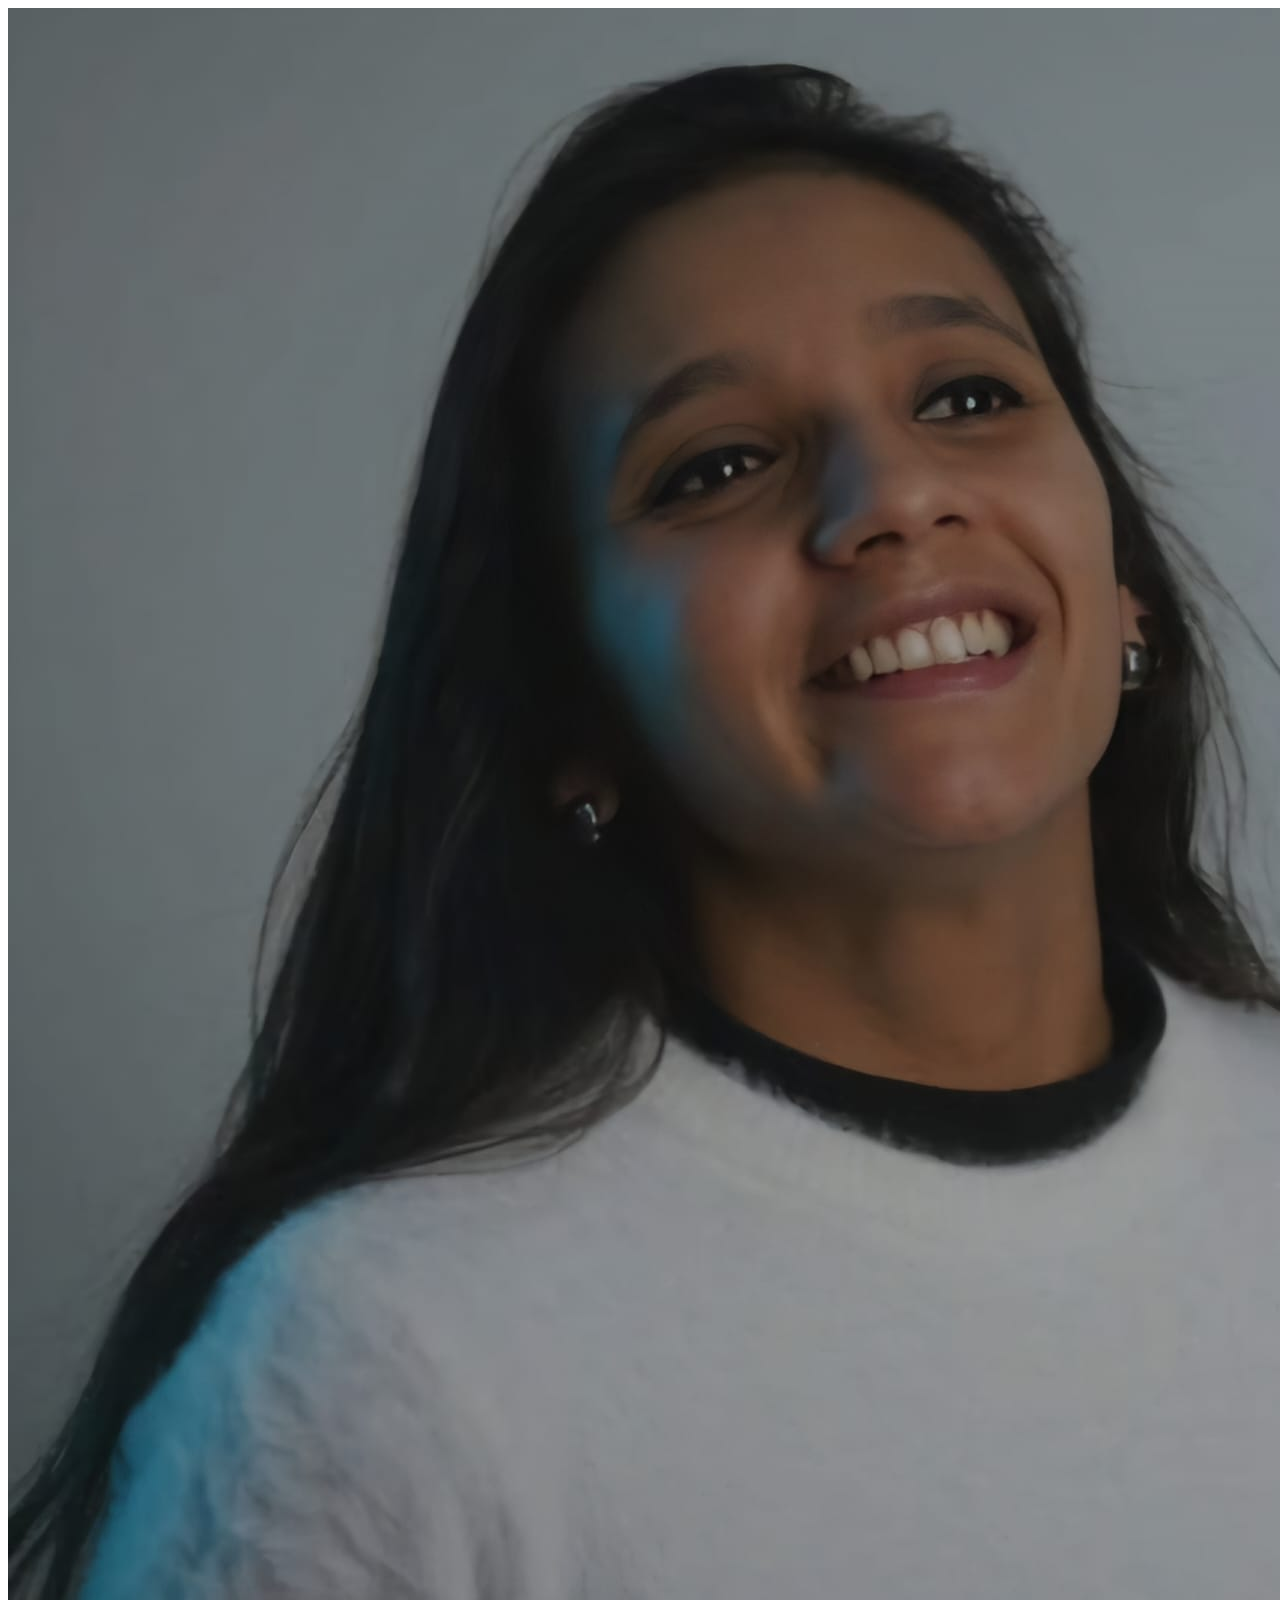
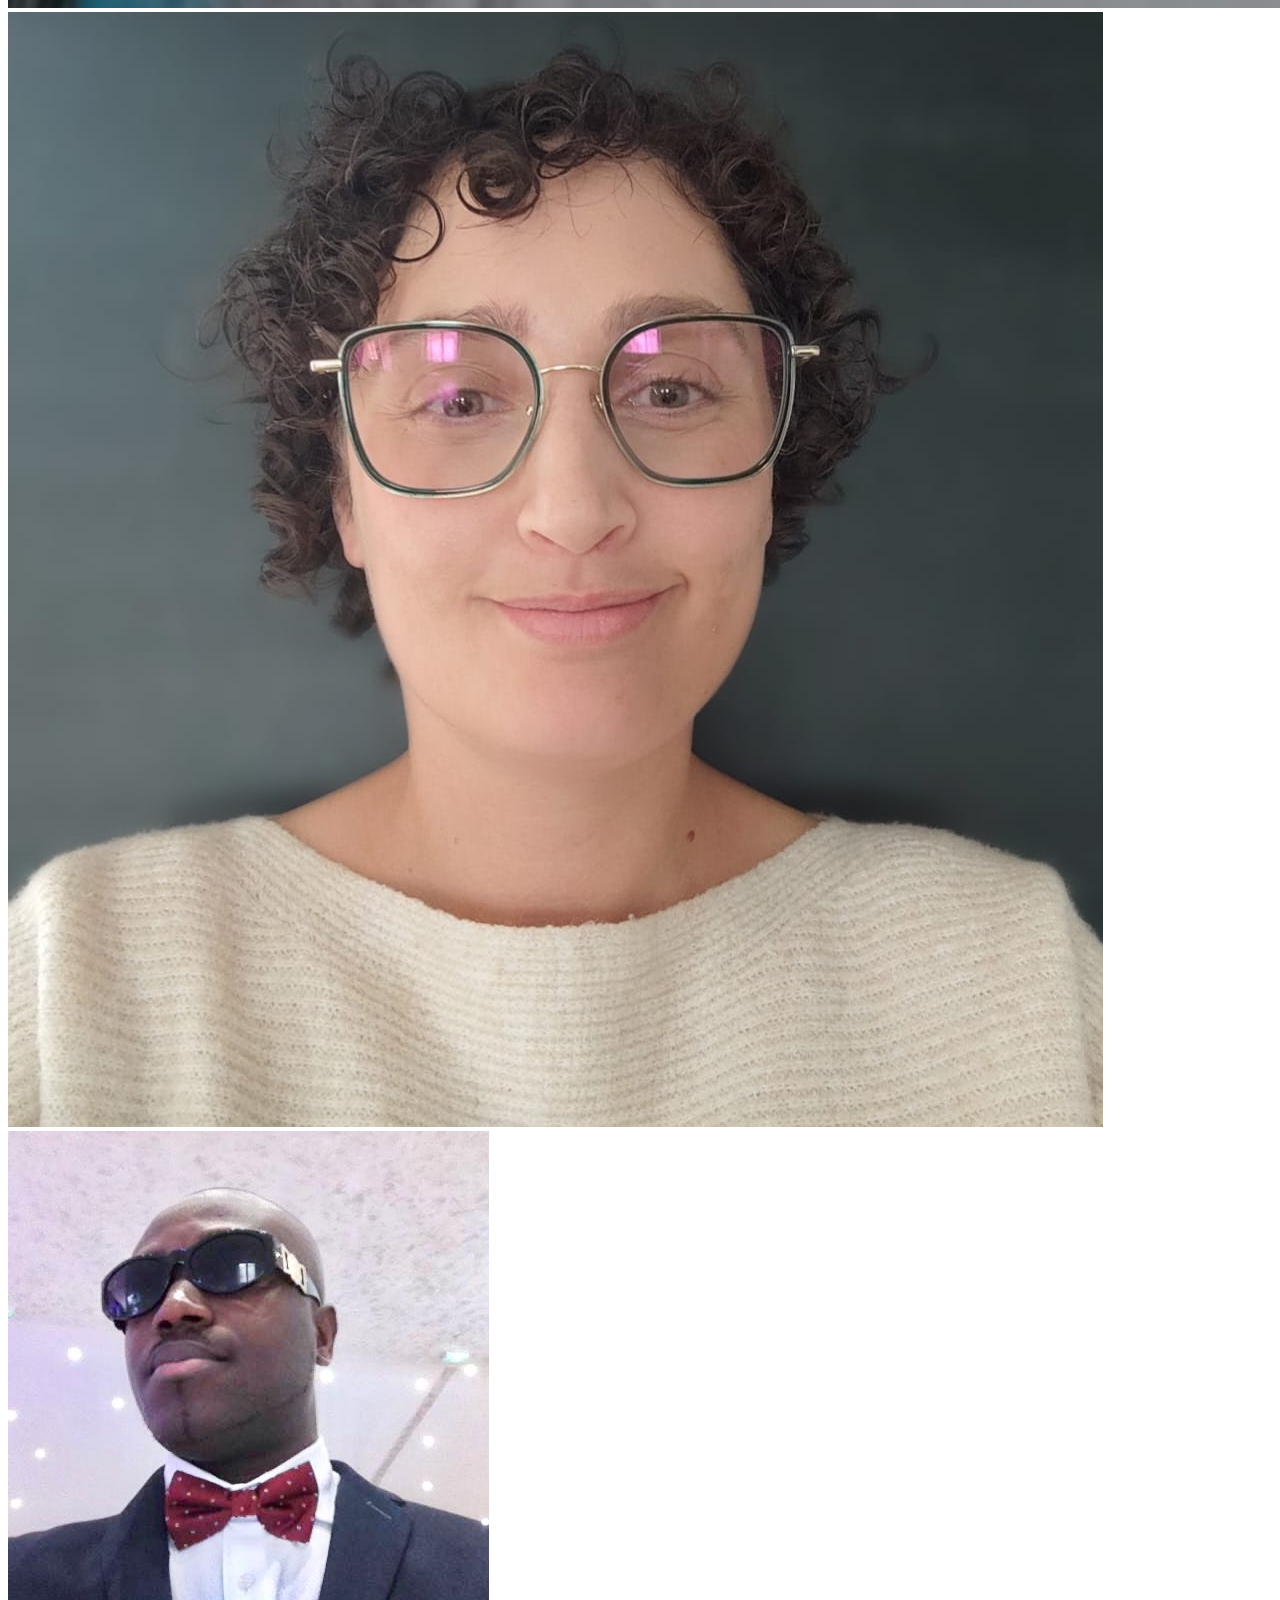
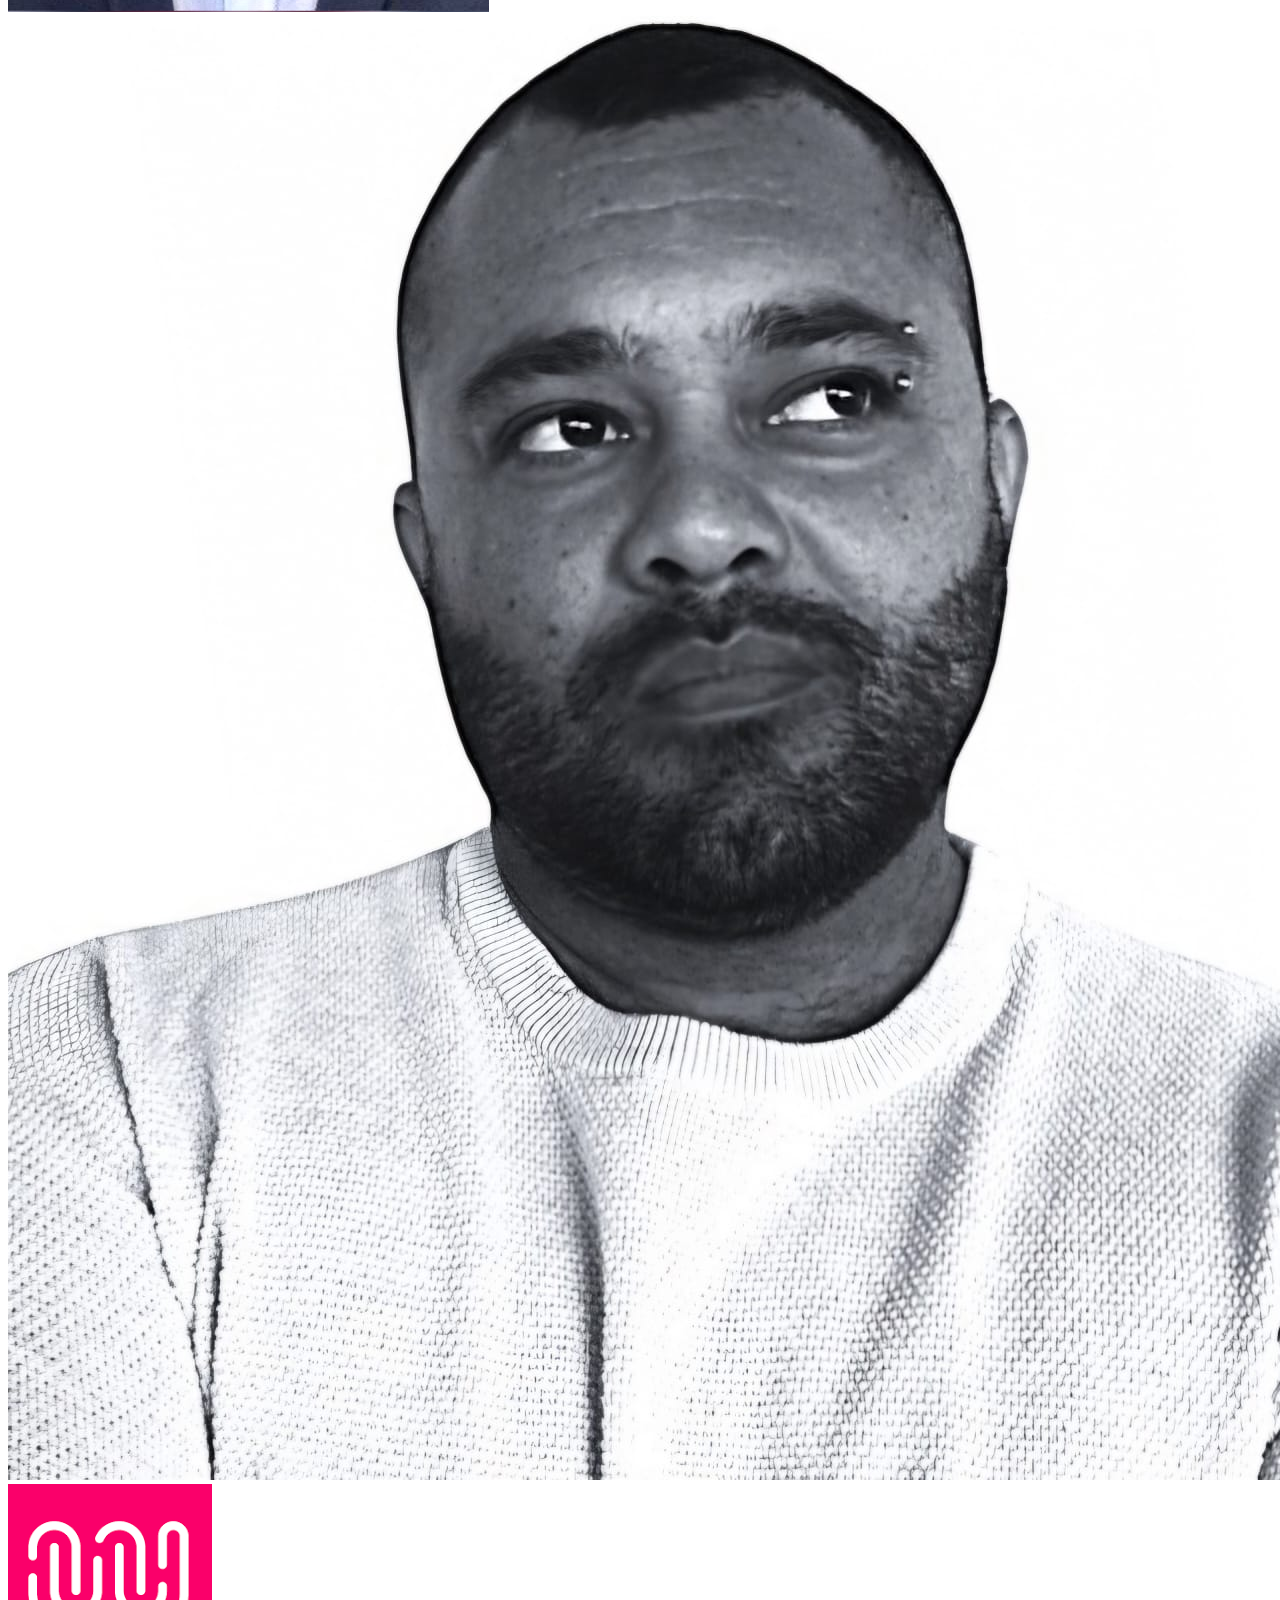
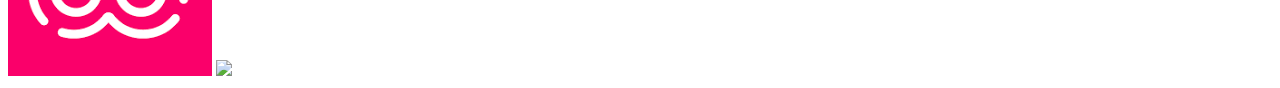
==== index2.html @ 7e507893 "yop3" ====
<!DOCTYPE html>
<html lang="en">
<head>
    <meta charset="UTF-8">
    <meta name="viewport" content="width=device-width, initial-scale=1.0">
    <title>Document</title>
</head>
<body>
    <div id="carousel">
        <img src="photos/camille.jpg" id="carousel-image-0" class="carousel-image" >
       
        <img src="photos/IMG_20240923_165453.jpg" id="carousel-image-1" class="carousel-image">
       
        <img src="photos/Sena.JPG" id="carousel-image-2" class="carousel-image">
        <img src="photos/rudy.png" id="carousel-image-3" class="carousel-image">
        <img src="photos/images.png" id="carousel-image-4" class="carousel-image">
        <img src="Logo_Tech_Informatique_Simple_Moderne_Professionnel_Noir_et_Blanc_1.png" id="carousel-image-5" class="carousel-image">
</body>
</html>
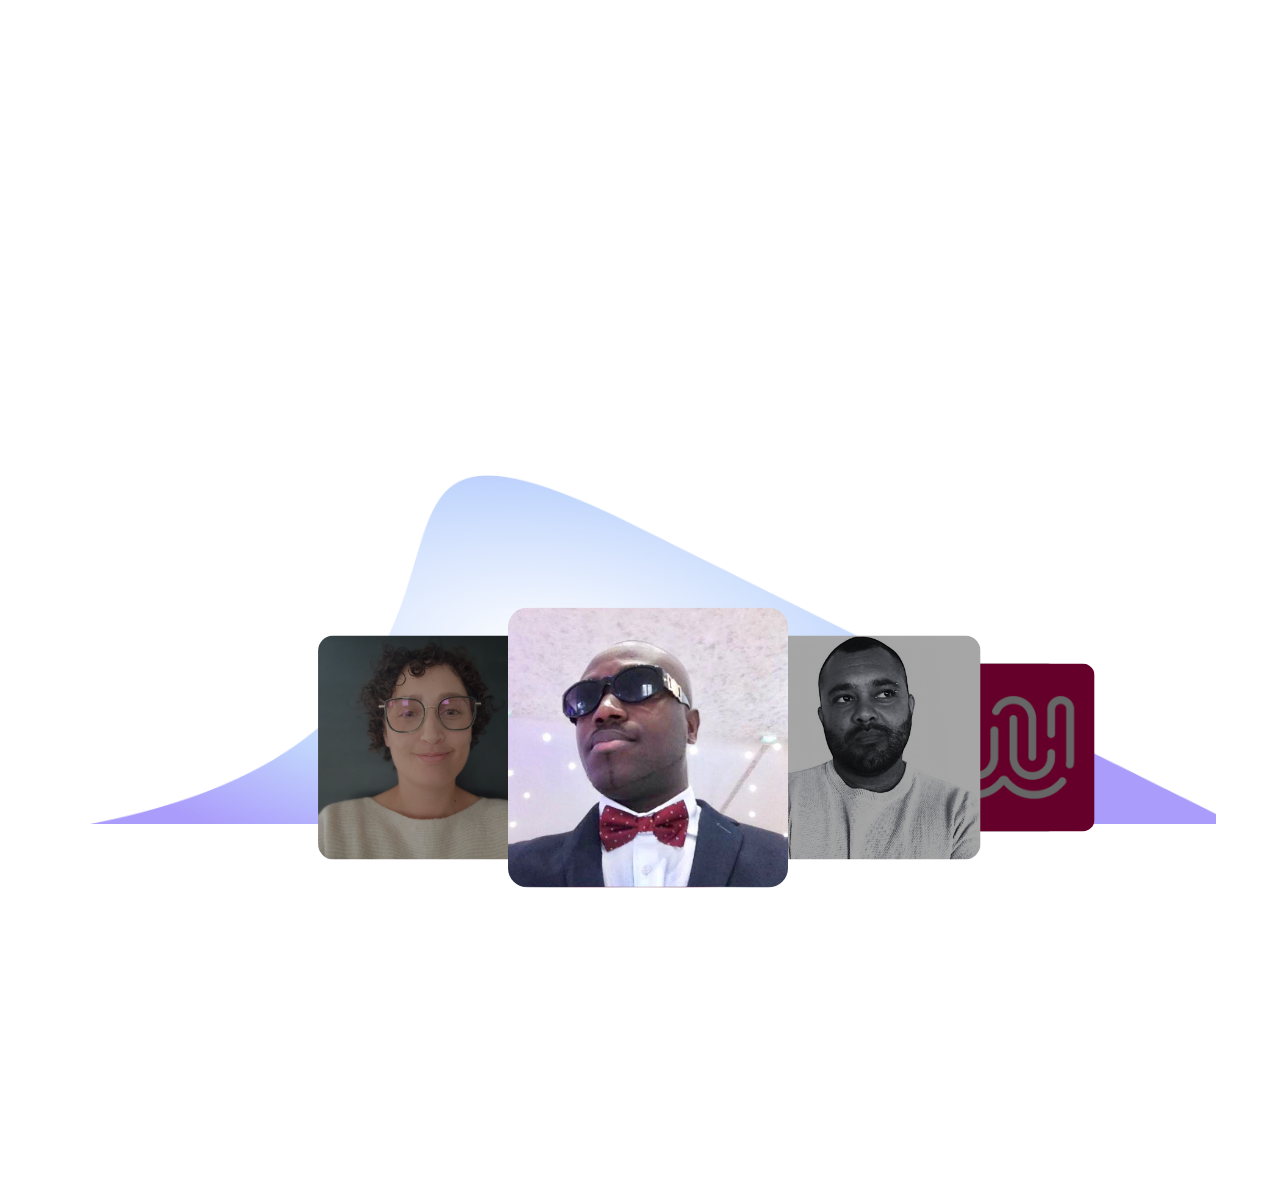
==== commit da155aa4: "Update of friends" ====
--- a/index2.html
+++ b/index2.html
@@ -3,6 +3,8 @@
 <head>
     <meta charset="UTF-8">
     <meta name="viewport" content="width=device-width, initial-scale=1.0">
+    <link rel="stylesheet" href="style.css"/>
+    <link rel="stylesheet" href="styles.css"/>
     <title>Document</title>
 </head>
 <body>
@@ -15,5 +17,28 @@
         <img src="photos/rudy.png" id="carousel-image-3" class="carousel-image">
         <img src="photos/images.png" id="carousel-image-4" class="carousel-image">
         <img src="Logo_Tech_Informatique_Simple_Moderne_Professionnel_Noir_et_Blanc_1.png" id="carousel-image-5" class="carousel-image">
+
+        <section>
+            
+            
+           </section> 
+
+
+
+
+
+
+
+
+
+
+
+
+
+
+
+
+    
+        
 </body>
 </html>--- a/style.css
+++ b/style.css
@@ -0,0 +1,78 @@
+
+
+
+
+/* css camille */
+main {
+    display: grid;
+    place-items: center; 
+    min-height: 100vh; 
+}
+
+.container {
+    display: grid;
+    flex-direction: column;
+    justify-content: space-between;
+    align-items: center;
+    margin:20px;
+    box-shadow: 0px 1px 9px rgba(21, 11, 75, 0.7);
+    border-radius: 2%;
+    
+    @media screen and (min-width: 992px) {
+        display: flex;
+        flex-direction: row;
+        width: 80%;
+        justify-content: space-between;
+        margin-left: 10px;
+        margin-right: 3px;
+      }
+
+}
+
+.CartePrez , .Resume , .Objectifs{
+    display: grid;
+    justify-items: center;
+    flex: 1;
+    margin: 2px;
+}
+
+h2 , h3 {
+    font-family: Verdana, Geneva, Tahoma, sans-serif;
+    color: rgb(34, 34, 128);
+}
+
+p {
+    font-family: 'Segoe UI', Tahoma, Geneva, Verdana, sans-serif;
+    font-size: 9;
+    text-align: center;
+    line-height: 1.3;
+    margin: 25px;
+    opacity: 0; 
+    animation: fadeIn 4s ease-in forwards; 
+  }
+  
+  @keyframes fadeIn {
+    from {
+      opacity: 0; 
+    }
+    to {
+      opacity: 1; 
+    }
+  }
+
+
+.CartePrez img {
+    width: 100%;
+    border-radius: 500px;
+}
+
+/* CSS Frank */
+
+.container_contact {
+ border: 1px solid black;
+  
+  }  
+
+#contactForm {
+  display:none;
+}
--- a/styles.css
+++ b/styles.css
@@ -0,0 +1,143 @@
+body {
+	background-image: url("public/image/bg.png");
+    background-size: cover;
+    background-repeat: no-repeat;
+    background-position: center;
+    background-attachment: fixed;
+    background-size: 90%
+
+}
+
+#carousel  {
+    width: 100%;
+    max-width: 100vw;
+    height: 65vh;
+    position: absolute;
+    top: 100%;
+    transform: translateY(-50%);
+    overflow: hidden;
+}
+
+
+
+.carousel-image  {
+    height: 50vh;
+    max-height: 280px;
+    position: absolute;
+    left: 50%;
+    border-radius: 7%;
+    box-shadow: rgba(0, 0, 0, 0.35) 0px px 1px;
+
+}
+
+#carousel-image-0  {
+    transform: translateX(-50%) translateX(120%) scale(0.6);
+    filter: brightness(40%);
+    z-index: 1;
+}
+
+#carousel-image-1  {
+    transform: translateX(-50%) translateX(-80%) scale(0.8);
+    filter: brightness(65%);
+    opacity: 10;
+    z-index: 2;
+}
+
+#carousel-image-2 {
+    transform: translateX(-50%) scale(1);
+    filter: brightness(100%);
+    opacity: 10;
+    z-index: 3;
+}
+
+#carousel-image-3 {
+    transform: translateX(-50%) translateX(80%) scale(0.8);
+    filter: brightness(65%);
+    opacity: 10;
+    z-index: 2;
+}
+
+#carousel-image-4 {
+    transform: translateX(-50%) translateX(120%) scale(0.6);
+    filter: brightness(40%);
+    opacity: 10;
+    z-index: 1;
+}
+
+#carousel-image-5 {
+    transform: translateX(-50%) scale(1.5);
+    filter: brightness(40%);
+    opacity: 0;
+    z-index: 1;
+}
+
+Forward
+.mv0to5 {
+    animation:mv0to5;
+  
+    animation-fill-mode: forwards;	
+}
+
+.mv5to4 {
+    animation:mv5to4;
+   
+    animation-fill-mode: forwards;	
+}
+
+.mv4to3 {
+    animation: mv4to3;
+    
+    animation-fill-mode: forwards;	
+}
+
+.mv3to2 {
+    animation: mv3to2;
+   
+    animation-fill-mode:forwards;	
+}
+
+.mv2to1 {
+    animation:mv2to1;
+    
+    animation-fill-mode: forwards;	
+}
+
+.mv1to0 {
+    animation:mv1to0;
+  
+    animation-fill-mode: forwards;
+}
+
+
+
+
+
+@keyframes mv0to5 {
+    0% { transform: translateX(-50%) translateX(-120%) scale(0.6); filter: brightness(40%); opacity: 1; z-index: 2}
+    20% { opacity: 0; }
+    100% { transform: translateX(-50%) scale(0.6);  filter: brightness(40%); opacity: 0; z-index:1}
+}
+@keyframes mv5to4 {
+    0% { transform: translateX(-50%) scale(0.6);  filter: brightness(40%); opacity: 0; z-index:1 }    
+    80% { opacity: 0;}
+    100% { transform: translateX(-50%) translateX(120%) scale(0.6);  filter: brightness(40%); opacity: 1; z-index: 2 }
+}
+@keyframes mv4to3 {
+    0% { transform: translateX(-50%) translateX(120%) scale(0.6); filter: brightness(40%); opacity: 1; z-index: 2; }
+    100% { transform: translateX(-50%) translateX(80%) scale(0.8); filter: brightness(65%); opacity: 1; z-index: 3; }
+}
+@keyframes mv3to2 {
+    0% { transform: translateX(-50%) translateX(80%) scale(0.8); filter: brightness(65%); opacity: 1; z-index: 3; }
+    30% { opacity: 1; z-index: 4;}
+    100% { transform: translateX(-50%) translateX(0%) scale(1); filter: brightness(100%); opacity: 1; z-index: 4; }
+}
+@keyframes mv2to1 {
+    0% { transform: translateX(-50%) translateX(0%) scale(1); filter: brightness(100%); opacity: 1; z-index: 4; }    
+    100% { transform: translateX(-50%) translateX(-80%) scale(0.8); filter: brightness(65%); opacity: 1; z-index: 3; }
+}
+@keyframes mv1to0 {
+    0% { transform: translateX(-50%) translateX(-80%) scale(0.8); filter: brightness(65%); opacity:1; z-index:3; }        
+    100% { transform: translateX(-50%) translateX(-120%) scale(0.6); filter: brightness(40%); opacity:1; z-index:2; }
+}
+
+
